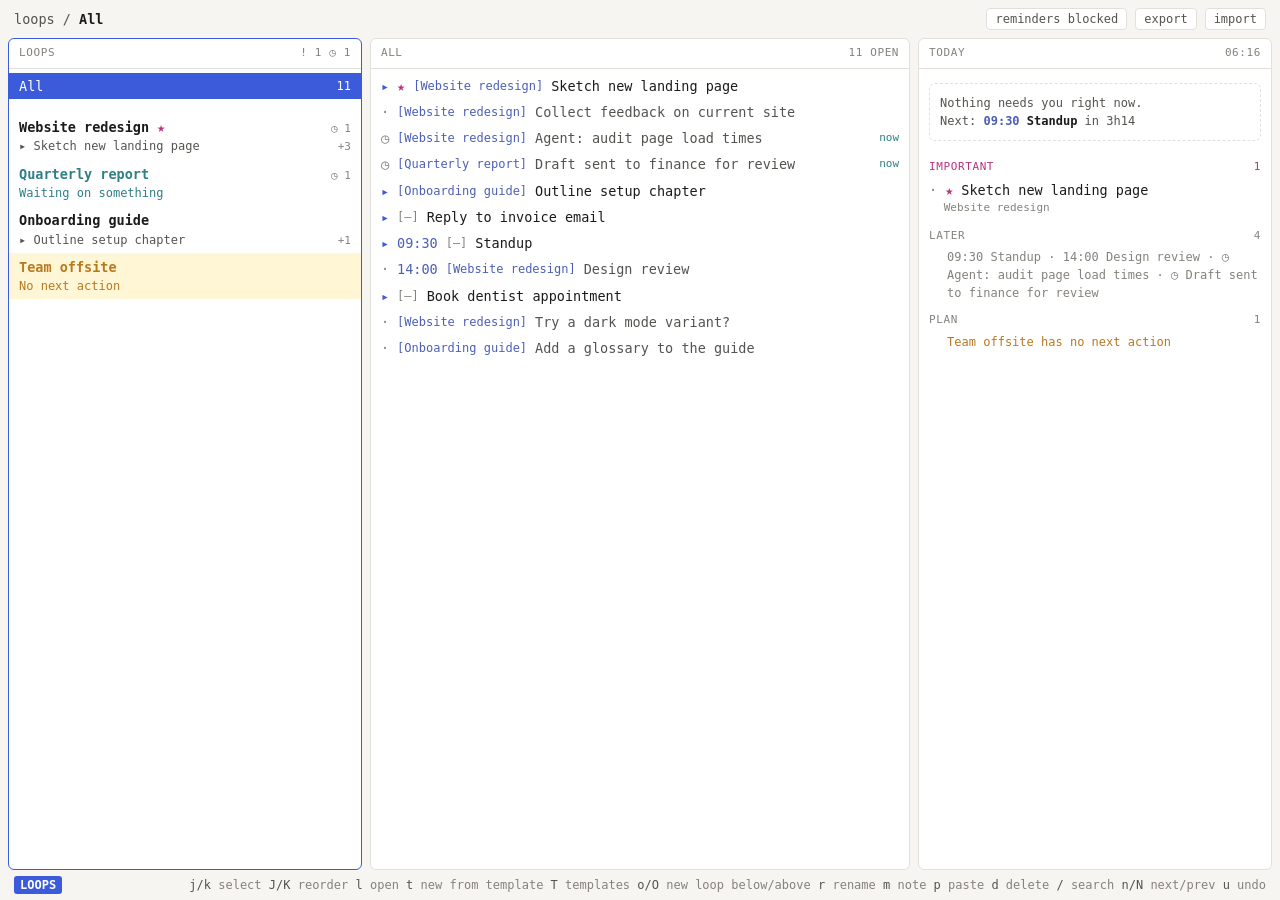
==== index.html @ 1d9cf2d4 "Today panel: what needs you, sorted by urgency Replaces the Important / Waiting / Timed panels with " ====
<!DOCTYPE html>
<html lang="en">
<head>
<meta charset="UTF-8">
<meta name="viewport" content="width=device-width, initial-scale=1.0">
<title>loops</title>
<link rel="stylesheet" href="style.css">
</head>
<body>

<header>
  <span id="crumb"></span>
  <span class="badge" id="nowBadge" title="Things whose time has come" hidden></span>
  <button class="file-btn" id="notifyBtn"></button>
  <button class="file-btn" id="exportBtn" title="Download all loops and tasks as JSON">export</button>
  <button class="file-btn" id="importBtn" title="Replace all data with a JSON export">import</button>
  <input type="file" id="importFile" accept=".json,application/json" hidden>
</header>
<div id="summary" title="Show what needs you today (s)"></div>

<main>
  <section class="pane" id="loopsPane">
    <div class="pane-head"><span id="loopsTitle">Loops</span><span id="loopsMeta"></span></div>
    <ul id="loops"></ul>
    <div class="splitter" id="loopsSplitter" title="Drag to resize · double-click to reset"></div>
  </section>
  <section class="pane" id="tasksPane">
    <div class="pane-head"><span id="tasksTitle">Tasks</span><span id="tasksMeta"></span></div>
    <ul id="tasks"></ul>
    <div class="splitter" id="sideSplitter" title="Drag to resize · double-click to reset"></div>
  </section>
  <div class="side">
    <section class="pane" id="todayPane">
      <div class="pane-head"><span>Today</span><span id="todayClock"></span></div>
      <ul id="today"></ul>
    </section>
  </div>
</main>

<div class="pane focused" id="picker" hidden>
  <div class="pane-head"><span>New loop from template</span></div>
  <ul id="pickerList"></ul>
</div>

<div class="pane focused" id="noteBox" hidden>
  <div class="pane-head"><span id="noteHead"></span><span id="noteMode"></span></div>
  <textarea id="noteInput" spellcheck="false"></textarea>
</div>

<footer id="status">
  <span class="mode tpl" id="tplBadge" hidden>TEMPLATES</span>
  <span class="mode" id="mode"></span>
  <span id="searchBox" hidden>/<input id="searchInput" autocomplete="off" spellcheck="false"></span>
  <span id="searchInfo"></span>
  <span class="clip" id="clip"></span>
  <span class="flash" id="flash"></span>
  <span class="spacer"></span>
  <span id="hints"></span>
</footer>

<script type="module" src="src/main.js"></script>
</body>
</html>
---- style.css ----
*, *::before, *::after { box-sizing: border-box; margin: 0; padding: 0; }
[hidden] { display: none !important; }

:root {
  color-scheme: light dark;
  --bg: #f6f5f2;
  --pane: #ffffff;
  --border: #e2e0da;
  --text: #1c1b19;
  --text-2: #55534f;
  --text-3: #85827c;
  --sel: #3b5bdb;
  --sel-text: #ffffff;
  --sel-dim: #e3e8fb;
  --stale: #b7791f;
  --stale-bg: #fff6d6;
  --tag: #4c5fb8;
  --cut: #c0392b;
  --wait: #2f7f86;
  --imp: #b83280;
  --mark: #ffe08a;
}
@media (prefers-color-scheme: dark) {
  :root {
    --bg: #141413;
    --pane: #1e1e1c;
    --border: #3a3935;
    --text: #f2f0eb;
    --text-2: #c4c1ba;
    --text-3: #98958e;
    --sel: #7c93f0;
    --sel-text: #111111;
    --sel-dim: #262c45;
    --stale: #e6b94a;
    --stale-bg: #2b2412;
    --tag: #9aaaf0;
    --cut: #e57368;
    --wait: #6cc4cc;
    --imp: #f08bc0;
    --mark: #6b5512;
  }
}

body {
  font: 13.5px/1.5 ui-monospace, 'SF Mono', Menlo, Consolas, monospace;
  background: var(--bg);
  color: var(--text);
  height: 100vh;
  display: flex;
  flex-direction: column;
  overflow: hidden;
}

header {
  display: flex;
  align-items: center;
  gap: 8px;
  padding: 8px 14px;
  color: var(--text-2);
  flex-shrink: 0;
}
header b { color: var(--text); font-weight: 600; }
#crumb { flex: 1; min-width: 0; overflow: hidden; text-overflow: ellipsis; white-space: nowrap; }
.file-btn {
  font: inherit;
  font-size: 12px;
  color: var(--text-2);
  background: var(--pane);
  border: 1px solid var(--border);
  border-radius: 4px;
  padding: 1px 8px;
  cursor: pointer;
}
.file-btn:hover { color: var(--text); border-color: var(--sel); }
footer .flash { color: var(--text-2); }
footer .flash.error { color: var(--cut); }

main {
  flex: 1;
  display: grid;
  /* --loops-w and --side-w are set by dragging the edges between the panes (splitter.js) */
  grid-template-columns: var(--loops-w, minmax(260px, 28%)) 1fr var(--side-w, minmax(240px, 28%));
  gap: 8px;
  padding: 0 8px;
  min-height: 0;
}

/* right column: Today, what needs you sorted by urgency (read-only) */
.side { display: flex; flex-direction: column; gap: 8px; min-height: 0; min-width: 0; }
.side .pane { flex: 1 1 0; }

/* narrow windows (e.g. half a screen): the right column folds into a line: a yellow
   strip when something is due now or soon, a quiet line otherwise; s shows the panel */
#summary {
  display: none;
  gap: 14px;
  flex-wrap: wrap;
  padding: 0 14px 6px;
  font-size: 12px;
  color: var(--text-2);
  cursor: pointer;
}
#summary .wait { color: var(--wait); }
#summary .time { color: var(--tag); }
#summary .hint { color: var(--text-3); margin-left: auto; }
#summary.urgent {
  margin: 0 8px 8px;
  padding: 5px 10px;
  gap: 4px 14px;
  border-radius: 6px;
  background: var(--stale-bg);
  border: 1px solid color-mix(in srgb, var(--stale) 50%, transparent);
  color: var(--stale);
}
#summary.urgent .soon, #summary.urgent .soon .time { color: var(--tag); }
#summary.urgent .now .time { color: var(--stale); font-weight: 600; }

.badge {
  background: var(--stale);
  color: var(--sel-text);
  border-radius: 3px;
  padding: 0 6px;
  font-size: 12px;
  font-weight: 600;
}
@media (max-width: 1100px) {
  main { grid-template-columns: var(--loops-w, minmax(220px, 38%)) 1fr; }
  #sideSplitter { display: none; }
  #summary { display: flex; }
  .side { display: none; }
  body.side-open .side {
    display: flex;
    position: fixed;
    top: 64px;
    right: 8px;
    bottom: 36px;
    width: min(380px, calc(100vw - 32px));
    padding: 8px;
    background: var(--bg);
    border: 1px solid var(--border);
    border-radius: 8px;
    box-shadow: 0 10px 30px rgba(0, 0, 0, .35);
    z-index: 5;
  }
}

.pane {
  background: var(--pane);
  border: 1px solid var(--border);
  border-radius: 6px;
  display: flex;
  flex-direction: column;
  min-height: 0;
  min-width: 0;
}
.pane.focused { border-color: var(--sel); }

.pane-head {
  padding: 6px 10px;
  font-size: 11px;
  text-transform: uppercase;
  letter-spacing: .6px;
  color: var(--text-3);
  border-bottom: 1px solid var(--border);
  display: flex;
  justify-content: space-between;
  gap: 8px;
}
.star { color: var(--imp); }

ul { list-style: none; overflow-y: auto; flex: 1; padding: 4px 0; }

.row {
  color: var(--text);
  display: flex;
  align-items: center;
  gap: 8px;
  padding: 3px 10px;
  cursor: default;
  white-space: nowrap;
}
.row .name { flex: 1; overflow: hidden; text-overflow: ellipsis; }
.row .count { color: var(--text-3); font-size: 12px; }

/* loops */
.row.virtual .name { color: var(--text-2); }
.row.gap-after { margin-bottom: 14px; }

/* real loops: title + counts, then the first next action */
.row.loop { flex-direction: column; align-items: stretch; gap: 0; padding: 4px 10px; }
/* counts wrap below the title rather than truncating it */
.loop-line { display: flex; flex-wrap: wrap; align-items: baseline; column-gap: 8px; min-width: 0; }
.loop-line .name { flex: 0 1 auto; font-weight: 600; }
.counts { margin-left: auto; color: var(--text-3); font-size: 11px; }
.loop-next {
  display: flex;
  gap: 8px;
  align-items: baseline;
  font-size: 12px;
  color: var(--text-2);
}
.loop-next .name { font-weight: normal; }
/* notes (m): where you left off, with their age */
.loop-note, .task-note {
  font-size: 11px;
  color: var(--text-3);
  overflow: hidden;
  text-overflow: ellipsis;
}
.row.has-note { flex-wrap: wrap; row-gap: 0; }
.task-note { flex-basis: 100%; padding-left: calc(1ch + 8px); }
.task-note.full { white-space: pre-wrap; overflow-wrap: anywhere; }
.note-age { color: var(--text-3); opacity: .8; }
.note-mark { color: var(--text-3); font-size: 11px; }
.wait-age { color: var(--wait); font-size: 11px; font-variant-numeric: tabular-nums; }
.note-block {
  margin: 2px 10px 20px;
  padding: 6px 8px;
  font-size: 12px;
  color: var(--text-2);
  border-left: 2px solid var(--border);
  white-space: pre-wrap;
  overflow-wrap: anywhere;
}
/* long loop notes are cut off; m shows all of it */
.note-block .clamp { display: -webkit-box; -webkit-box-orient: vertical; -webkit-line-clamp: 6; overflow: hidden; }
.row.stale { background: var(--stale-bg); }
.row.stale .name, .row.stale .loop-next { color: var(--stale); }
.row.waiting-loop .name, .row.waiting-loop .loop-next { color: var(--wait); }

/* drag handles on the right edge of the loops and tasks panes, over the gap */
#loopsPane, #tasksPane { position: relative; }
.splitter {
  position: absolute;
  top: 0;
  bottom: 0;
  right: -8px;
  width: 8px;
  cursor: col-resize;
  touch-action: none;
  z-index: 1;
}
.splitter::after {
  content: '';
  position: absolute;
  top: 0;
  bottom: 0;
  left: 3px;
  width: 2px;
  border-radius: 1px;
  background: var(--sel);
  opacity: 0;
  transition: opacity .15s;
}
.splitter:hover::after, body.resizing .splitter::after { opacity: .6; }
body.resizing { cursor: col-resize; user-select: none; }

/* selection: solid bar in focused pane, faint in the others */
.pane:not(.focused) .row.sel { background: var(--sel-dim); }
.pane.focused .row.sel { background: var(--sel); }
.pane.focused .row.sel, .pane.focused .row.sel * { color: var(--sel-text) !important; }
/* the edit box keeps its own background, so it needs normal text color */
.pane.focused .row.sel .edit { color: var(--text) !important; }

/* tasks */
.check { color: var(--text-3); width: 1ch; }
.row.done .name { color: var(--text-3); text-decoration: line-through; }
.row.cut .name { color: var(--cut); }
.tag { color: var(--tag); font-size: 12px; }
.tag.none { color: var(--text-3); }

/* Today panel: groups by urgency */
.tier {
  padding: 8px 10px 2px;
  font-size: 11px;
  letter-spacing: .6px;
  text-transform: uppercase;
  display: flex;
  justify-content: space-between;
}
.tier.now { color: var(--stale); }
.tier.soon { color: var(--tag); }
.tier.important { color: var(--imp); }
.tier.later, .tier.plan { color: var(--text-3); }
.row.quiet { opacity: .6; }
.compact { padding: 2px 10px 2px 28px; font-size: 12px; color: var(--text-3); }
.plan-line { padding: 2px 10px 2px 28px; font-size: 12px; color: var(--stale); }
.calm {
  margin: 10px;
  padding: 10px;
  border: 1px dashed var(--border);
  border-radius: 6px;
  color: var(--text-2);
  font-size: 12px;
}
.calm b { color: var(--text); font-weight: 600; }
.when { font-size: 11px; color: var(--text-3); white-space: nowrap; }
/* Today rows: the loop and how late / when on a second line */
.row.two-line { flex-wrap: wrap; row-gap: 0; }
.row-below {
  flex-basis: 100%;
  padding-left: calc(1ch + 8px);
  font-size: 11px;
  color: var(--text-3);
  overflow: hidden;
  text-overflow: ellipsis;
  white-space: nowrap;
}
.row.due .row-below { color: var(--stale); }
.row.soon-row .row-below { color: var(--tag); }
#today .check.wait { color: var(--wait); }

.time { color: var(--tag); font-variant-numeric: tabular-nums; }
/* past and not done: needs attention, wherever it's shown */
.row.due { background: var(--stale-bg); }
.row.due .time, .row.due .name, .row.due .when, .row.due .check { color: var(--stale); }
.row.due .time, .row.due .name { font-weight: 600; }

/* the next action of a loop stands out; the rest of its tasks recede */
.row.next .check { color: var(--sel); }
.row.backlog .name { color: var(--text-2); }
.row.backlog.due .name { color: var(--stale); }

.empty { padding: 10px; color: var(--text-3); }
.empty.stale { color: var(--stale); }

.edit {
  flex: 1;
  min-width: 0;
  font: inherit;
  color: var(--text);
  background: var(--pane);
  border: 1px solid var(--sel);
  border-radius: 3px;
  padding: 0 4px;
  outline: none;
}

footer {
  display: flex;
  gap: 16px;
  padding: 6px 14px;
  font-size: 12px;
  color: var(--text-3);
  flex-shrink: 0;
  flex-wrap: wrap;
}
footer .mode {
  color: var(--sel-text);
  background: var(--sel);
  padding: 0 6px;
  border-radius: 3px;
  font-weight: 600;
}
footer .clip { color: var(--cut); }
#searchBox { color: var(--text); }
#searchBox input {
  width: 28ch;
  font: inherit;
  color: var(--text);
  background: none;
  border: none;
  outline: none;
}
#searchInfo { color: var(--text-2); }
.no-match { color: var(--cut); }

/* template mode: tinted panes and a badge so it's never mistaken for real loops */
footer .mode.tpl { background: var(--imp); }
.template-mode #loopsPane, .template-mode #tasksPane { border-style: dashed; }
.template-mode .pane.focused { border-color: var(--imp); }
.template-mode .pane.focused .row.sel { background: var(--imp); }
.template-mode #loopsTitle { color: var(--imp); }

/* template picker (t) */
#picker {
  position: fixed;
  top: 18%;
  left: 50%;
  transform: translateX(-50%);
  width: min(420px, calc(100vw - 32px));
  max-height: 60vh;
  box-shadow: 0 10px 30px rgba(0, 0, 0, .35);
  z-index: 10;
}

/* note editor (m): multi-line with a few vim keys; :wq saves */
#noteBox {
  position: fixed;
  top: 12%;
  left: 50%;
  transform: translateX(-50%);
  width: min(640px, calc(100vw - 32px));
  box-shadow: 0 10px 30px rgba(0, 0, 0, .35);
  z-index: 10;
}
#noteHead { overflow: hidden; text-overflow: ellipsis; white-space: nowrap; }
#noteMode { flex-shrink: 0; text-transform: none; }
#noteBox.title #noteInput { height: 5.5em; }
#noteMode.error { color: var(--cut) !important; }
#noteBox.normal #noteMode { color: var(--sel); }
/* the selected character stands in for vim's block cursor */
#noteBox.normal #noteInput { caret-color: transparent; }
/* on an empty line there's no character to select, so show the caret instead */
#noteBox.normal #noteInput.no-char { caret-color: var(--sel); }
#noteBox.normal #noteInput::selection { background: var(--sel); color: var(--sel-text); }
#noteInput {
  height: min(320px, 50vh);
  resize: vertical;
  font: inherit;
  font-size: 13px;
  line-height: 1.5;
  color: var(--text);
  background: none;
  border: none;
  outline: none;
  padding: 10px;
}

/* search hits */
mark { background: var(--mark); color: inherit; border-radius: 2px; }
footer kbd { font: inherit; color: var(--text-2); }
footer .spacer { flex: 1; }
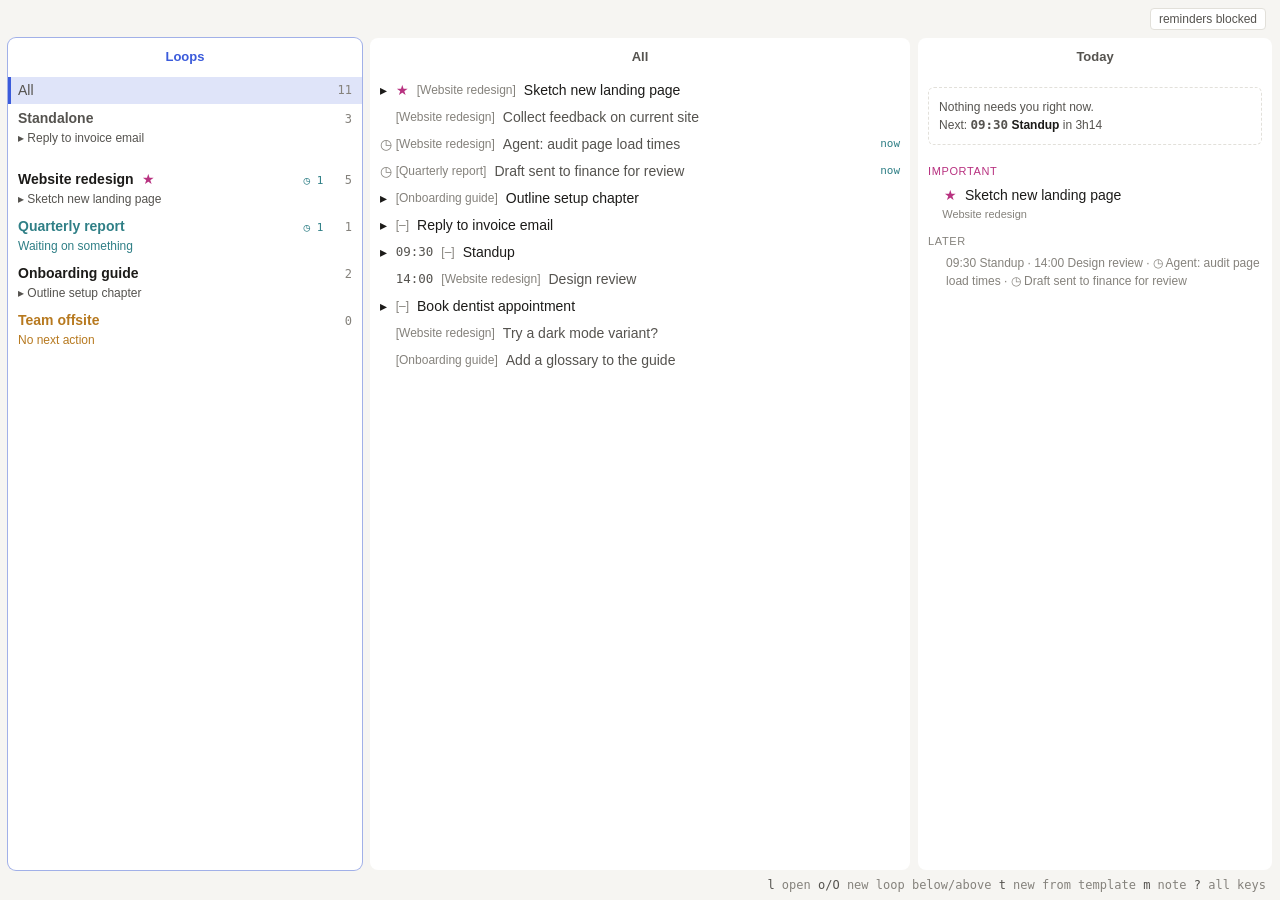
==== commit e71678f1: "Calmer design - fewer things on screen: no pane counts, Today group counts, clock, Plan   group, nor" ====
--- a/index.html
+++ b/index.html
@@ -12,26 +12,24 @@
   <span id="crumb"></span>
   <span class="badge" id="nowBadge" title="Things whose time has come" hidden></span>
   <button class="file-btn" id="notifyBtn"></button>
-  <button class="file-btn" id="exportBtn" title="Download all loops and tasks as JSON">export</button>
-  <button class="file-btn" id="importBtn" title="Replace all data with a JSON export">import</button>
   <input type="file" id="importFile" accept=".json,application/json" hidden>
 </header>
 <div id="summary" title="Show what needs you today (s)"></div>
 
 <main>
   <section class="pane" id="loopsPane">
-    <div class="pane-head"><span id="loopsTitle">Loops</span><span id="loopsMeta"></span></div>
+    <div class="pane-head"><span id="loopsTitle">Loops</span></div>
     <ul id="loops"></ul>
     <div class="splitter" id="loopsSplitter" title="Drag to resize · double-click to reset"></div>
   </section>
   <section class="pane" id="tasksPane">
-    <div class="pane-head"><span id="tasksTitle">Tasks</span><span id="tasksMeta"></span></div>
+    <div class="pane-head"><span id="tasksTitle">Tasks</span></div>
     <ul id="tasks"></ul>
     <div class="splitter" id="sideSplitter" title="Drag to resize · double-click to reset"></div>
   </section>
   <div class="side">
     <section class="pane" id="todayPane">
-      <div class="pane-head"><span>Today</span><span id="todayClock"></span></div>
+      <div class="pane-head"><span>Today</span></div>
       <ul id="today"></ul>
     </section>
   </div>
@@ -47,10 +45,16 @@
   <textarea id="noteInput" spellcheck="false"></textarea>
 </div>
 
+<div class="pane focused" id="help" hidden>
+  <div class="pane-head"><span>Keys</span><span>esc to close</span></div>
+  <div id="helpBody"></div>
+</div>
+
 <footer id="status">
   <span class="mode tpl" id="tplBadge" hidden>TEMPLATES</span>
   <span class="mode" id="mode"></span>
   <span id="searchBox" hidden>/<input id="searchInput" autocomplete="off" spellcheck="false"></span>
+  <span id="cmdBox" hidden>:<input id="cmdInput" autocomplete="off" spellcheck="false"></span>
   <span id="searchInfo"></span>
   <span class="clip" id="clip"></span>
   <span class="flash" id="flash"></span>
--- a/style.css
+++ b/style.css
@@ -41,8 +41,18 @@
   }
 }
 
+/* titles and notes in a proportional font; times, counts, keys and the status bar in
+   monospace (font-variant-numeric keeps digits aligned) */
+:root {
+  --sans: -apple-system, BlinkMacSystemFont, 'Segoe UI', Inter, Helvetica, Arial, sans-serif;
+  --mono: ui-monospace, 'SF Mono', Menlo, Consolas, monospace;
+}
+.time, .count, .counts, .wait-age, .when, kbd, footer, #summary, .badge {
+  font-family: var(--mono);
+}
+
 body {
-  font: 13.5px/1.5 ui-monospace, 'SF Mono', Menlo, Consolas, monospace;
+  font: 14px/1.5 var(--sans);
   background: var(--bg);
   color: var(--text);
   height: 100vh;
@@ -101,7 +111,7 @@
   cursor: pointer;
 }
 #summary .wait { color: var(--wait); }
-#summary .time { color: var(--tag); }
+#summary .time { color: var(--text); }
 #summary .hint { color: var(--text-3); margin-left: auto; }
 #summary.urgent {
   margin: 0 8px 8px;
@@ -112,7 +122,7 @@
   border: 1px solid color-mix(in srgb, var(--stale) 50%, transparent);
   color: var(--stale);
 }
-#summary.urgent .soon, #summary.urgent .soon .time { color: var(--tag); }
+#summary.urgent .soon, #summary.urgent .soon .time { color: var(--text); }
 #summary.urgent .now .time { color: var(--stale); font-weight: 600; }
 
 .badge {
@@ -146,26 +156,30 @@
 
 .pane {
   background: var(--pane);
-  border: 1px solid var(--border);
-  border-radius: 6px;
+  border-radius: 8px;
   display: flex;
   flex-direction: column;
   min-height: 0;
   min-width: 0;
 }
-.pane.focused { border-color: var(--sel); }
+/* no frames: the focused pane gets a faint ring (visible even when it's empty)
+   and a blue header */
+.pane.focused { box-shadow: 0 0 0 1px color-mix(in srgb, var(--sel) 45%, transparent); }
+.pane.focused .pane-head { color: var(--sel); }
+/* overlays keep a border so they stand off the panes behind them */
+#picker, #help, #noteBox, body.side-open .side { border: 1px solid var(--border); }
 
 .pane-head {
-  padding: 6px 10px;
-  font-size: 11px;
-  text-transform: uppercase;
-  letter-spacing: .6px;
-  color: var(--text-3);
-  border-bottom: 1px solid var(--border);
-  display: flex;
-  justify-content: space-between;
+  padding: 9px 12px 6px;
+  font-size: 13px;
+  font-weight: 600;
+  color: var(--text-2);
+  display: flex;
+  justify-content: center;
   gap: 8px;
 }
+/* overlays with a title and a status keep them apart */
+#noteBox .pane-head, #help .pane-head { justify-content: space-between; }
 .star { color: var(--imp); }
 
 ul { list-style: none; overflow-y: auto; flex: 1; padding: 4px 0; }
@@ -191,6 +205,9 @@
 /* counts wrap below the title rather than truncating it */
 .loop-line { display: flex; flex-wrap: wrap; align-items: baseline; column-gap: 8px; min-width: 0; }
 .loop-line .name { flex: 0 1 auto; font-weight: 600; }
+.loop-line .count { margin-left: auto; }
+.loop-line .counts + .count { margin-left: 6px; min-width: 2ch; text-align: right; }
+.loop-line .counts { color: var(--wait); }
 .counts { margin-left: auto; color: var(--text-3); font-size: 11px; }
 .loop-next {
   display: flex;
@@ -201,6 +218,7 @@
 }
 .loop-next .name { font-weight: normal; }
 /* notes (m): where you left off, with their age */
+.loop-note, .task-note, .note-block { font-style: italic; }
 .loop-note, .task-note {
   font-size: 11px;
   color: var(--text-3);
@@ -224,7 +242,6 @@
 }
 /* long loop notes are cut off; m shows all of it */
 .note-block .clamp { display: -webkit-box; -webkit-box-orient: vertical; -webkit-line-clamp: 6; overflow: hidden; }
-.row.stale { background: var(--stale-bg); }
 .row.stale .name, .row.stale .loop-next { color: var(--stale); }
 .row.waiting-loop .name, .row.waiting-loop .loop-next { color: var(--wait); }
 
@@ -256,17 +273,17 @@
 body.resizing { cursor: col-resize; user-select: none; }
 
 /* selection: solid bar in focused pane, faint in the others */
-.pane:not(.focused) .row.sel { background: var(--sel-dim); }
-.pane.focused .row.sel { background: var(--sel); }
-.pane.focused .row.sel, .pane.focused .row.sel * { color: var(--sel-text) !important; }
+/* selection: a tint and an accent bar; the row keeps its own colors */
+.row.sel { box-shadow: inset 2px 0 0 var(--border); background: color-mix(in srgb, var(--text) 5%, transparent); }
+.pane.focused .row.sel { box-shadow: inset 3px 0 0 var(--sel); background: color-mix(in srgb, var(--sel) 16%, transparent); }
 /* the edit box keeps its own background, so it needs normal text color */
 .pane.focused .row.sel .edit { color: var(--text) !important; }
 
 /* tasks */
-.check { color: var(--text-3); width: 1ch; }
+.check { color: var(--text-3); width: 1ch; flex-shrink: 0; text-align: center; }
 .row.done .name { color: var(--text-3); text-decoration: line-through; }
 .row.cut .name { color: var(--cut); }
-.tag { color: var(--tag); font-size: 12px; }
+.tag { color: var(--text-3); font-size: 12px; }
 .tag.none { color: var(--text-3); }
 
 /* Today panel: groups by urgency */
@@ -279,12 +296,11 @@
   justify-content: space-between;
 }
 .tier.now { color: var(--stale); }
-.tier.soon { color: var(--tag); }
+.tier.soon { color: var(--text); }
 .tier.important { color: var(--imp); }
-.tier.later, .tier.plan { color: var(--text-3); }
+.tier.later { color: var(--text-3); }
 .row.quiet { opacity: .6; }
 .compact { padding: 2px 10px 2px 28px; font-size: 12px; color: var(--text-3); }
-.plan-line { padding: 2px 10px 2px 28px; font-size: 12px; color: var(--stale); }
 .calm {
   margin: 10px;
   padding: 10px;
@@ -307,17 +323,17 @@
   white-space: nowrap;
 }
 .row.due .row-below { color: var(--stale); }
-.row.soon-row .row-below { color: var(--tag); }
+.row.soon-row .row-below { color: var(--text-2); }
 #today .check.wait { color: var(--wait); }
 
-.time { color: var(--tag); font-variant-numeric: tabular-nums; }
+.time { color: var(--text-2); font-size: 12.5px; font-variant-numeric: tabular-nums; }
 /* past and not done: needs attention, wherever it's shown */
 .row.due { background: var(--stale-bg); }
 .row.due .time, .row.due .name, .row.due .when, .row.due .check { color: var(--stale); }
 .row.due .time, .row.due .name { font-weight: 600; }
 
 /* the next action of a loop stands out; the rest of its tasks recede */
-.row.next .check { color: var(--sel); }
+.row.next .check { color: var(--text); }
 .row.backlog .name { color: var(--text-2); }
 .row.backlog.due .name { color: var(--stale); }
 
@@ -353,8 +369,8 @@
   font-weight: 600;
 }
 footer .clip { color: var(--cut); }
-#searchBox { color: var(--text); }
-#searchBox input {
+#searchBox, #cmdBox { color: var(--text); }
+#searchBox input, #cmdBox input {
   width: 28ch;
   font: inherit;
   color: var(--text);
@@ -367,10 +383,42 @@
 
 /* template mode: tinted panes and a badge so it's never mistaken for real loops */
 footer .mode.tpl { background: var(--imp); }
-.template-mode #loopsPane, .template-mode #tasksPane { border-style: dashed; }
-.template-mode .pane.focused { border-color: var(--imp); }
-.template-mode .pane.focused .row.sel { background: var(--imp); }
+.template-mode #loopsPane, .template-mode #tasksPane { outline: 1px dashed color-mix(in srgb, var(--imp) 50%, transparent); }
+.template-mode .pane.focused .pane-head { color: var(--imp); }
+.template-mode .pane.focused .row.sel { box-shadow: inset 3px 0 0 var(--imp); background: color-mix(in srgb, var(--imp) 16%, transparent); }
 .template-mode #loopsTitle { color: var(--imp); }
+
+/* ? help: every key */
+#help {
+  position: fixed;
+  top: 8%;
+  left: 50%;
+  transform: translateX(-50%);
+  width: min(760px, calc(100vw - 32px));
+  max-height: 84vh;
+  box-shadow: 0 10px 30px rgba(0, 0, 0, .35);
+  z-index: 10;
+}
+#helpBody {
+  overflow-y: auto;
+  min-height: 0;   /* lets it scroll inside the pane on short windows */
+  padding: 6px 14px 12px;
+  columns: 2 300px;
+  column-gap: 28px;
+  font-size: 12px;
+}
+#helpBody section { break-inside: avoid; margin-bottom: 10px; }
+#helpBody h3 {
+  font-size: 11px;
+  font-weight: normal;
+  letter-spacing: .6px;
+  text-transform: uppercase;
+  color: var(--text-3);
+  margin: 8px 0 4px;
+}
+#helpBody dl { display: grid; grid-template-columns: max-content 1fr; gap: 2px 12px; }
+#helpBody dt kbd { color: var(--text); }
+#helpBody dd { color: var(--text-2); }
 
 /* template picker (t) */
 #picker {
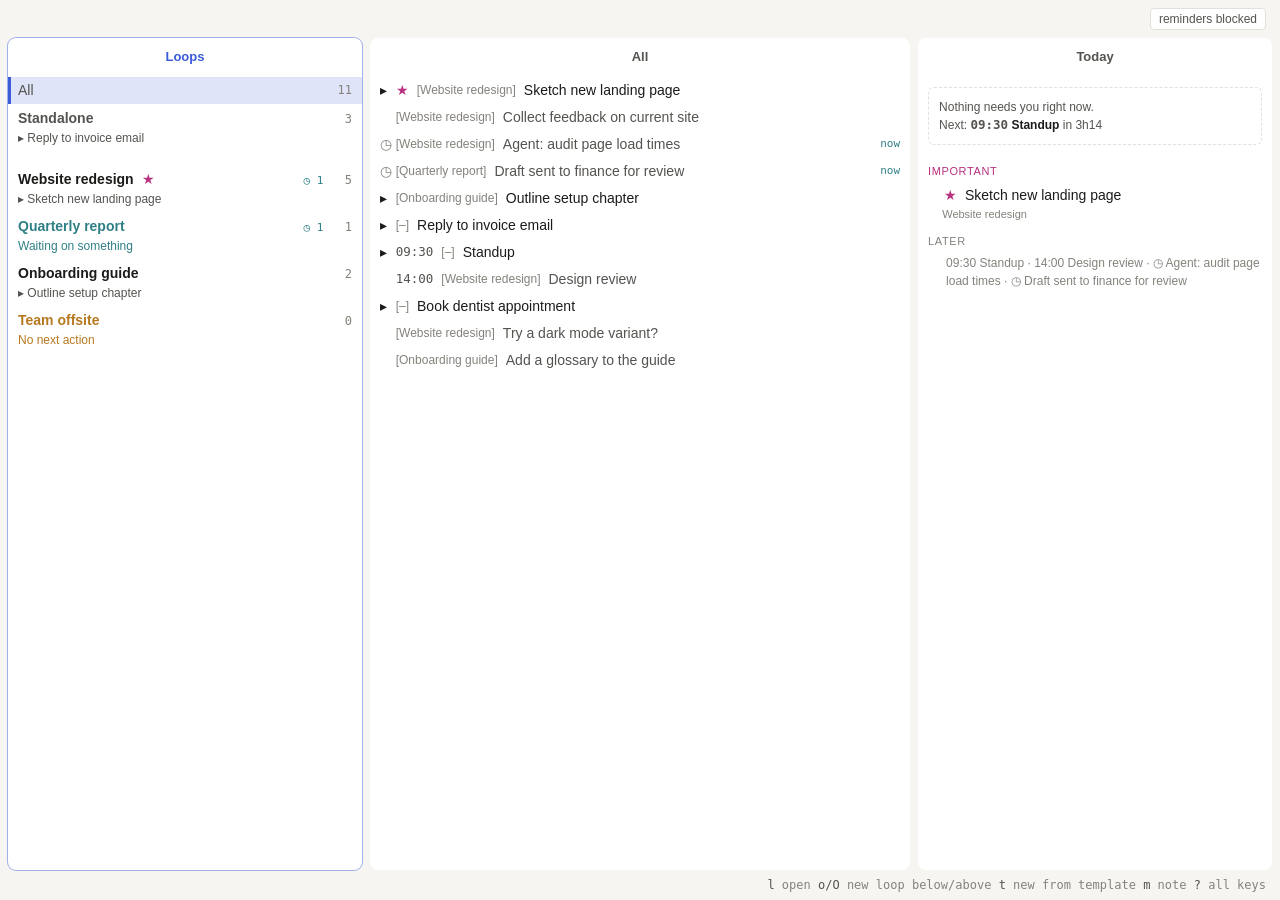
==== commit 50023f2d: "Editor: block cursor on empty lines; overlays on a veil Normal mode draws a block where there's no c" ====
--- a/index.html
+++ b/index.html
@@ -35,6 +35,8 @@
   </div>
 </main>
 
+<div id="backdrop" hidden></div>
+
 <div class="pane focused" id="picker" hidden>
   <div class="pane-head"><span>New loop from template</span></div>
   <ul id="pickerList"></ul>
@@ -43,6 +45,7 @@
 <div class="pane focused" id="noteBox" hidden>
   <div class="pane-head"><span id="noteHead"></span><span id="noteMode"></span></div>
   <textarea id="noteInput" spellcheck="false"></textarea>
+  <div id="noteCursor" hidden></div>
 </div>
 
 <div class="pane focused" id="help" hidden>
--- a/style.css
+++ b/style.css
@@ -168,6 +168,11 @@
 .pane.focused .pane-head { color: var(--sel); }
 /* overlays keep a border so they stand off the panes behind them */
 #picker, #help, #noteBox, body.side-open .side { border: 1px solid var(--border); }
+/* the editor, picker and help sit on a veil, with a focus-colored outline */
+#backdrop { position: fixed; inset: 0; background: rgba(0, 0, 0, .45); z-index: 9; }
+#picker, #help, #noteBox { border-color: color-mix(in srgb, var(--sel) 55%, transparent); }
+/* the status bar stays readable above the veil */
+footer { position: relative; z-index: 10; }
 
 .pane-head {
   padding: 9px 12px 6px;
@@ -449,8 +454,13 @@
 #noteBox.normal #noteMode { color: var(--sel); }
 /* the selected character stands in for vim's block cursor */
 #noteBox.normal #noteInput { caret-color: transparent; }
-/* on an empty line there's no character to select, so show the caret instead */
-#noteBox.normal #noteInput.no-char { caret-color: var(--sel); }
+/* on an empty line there's no character to select: modal.js draws the block here */
+#noteCursor {
+  position: absolute;
+  width: .6em;
+  background: var(--sel);
+  pointer-events: none;
+}
 #noteBox.normal #noteInput::selection { background: var(--sel); color: var(--sel-text); }
 #noteInput {
   height: min(320px, 50vh);
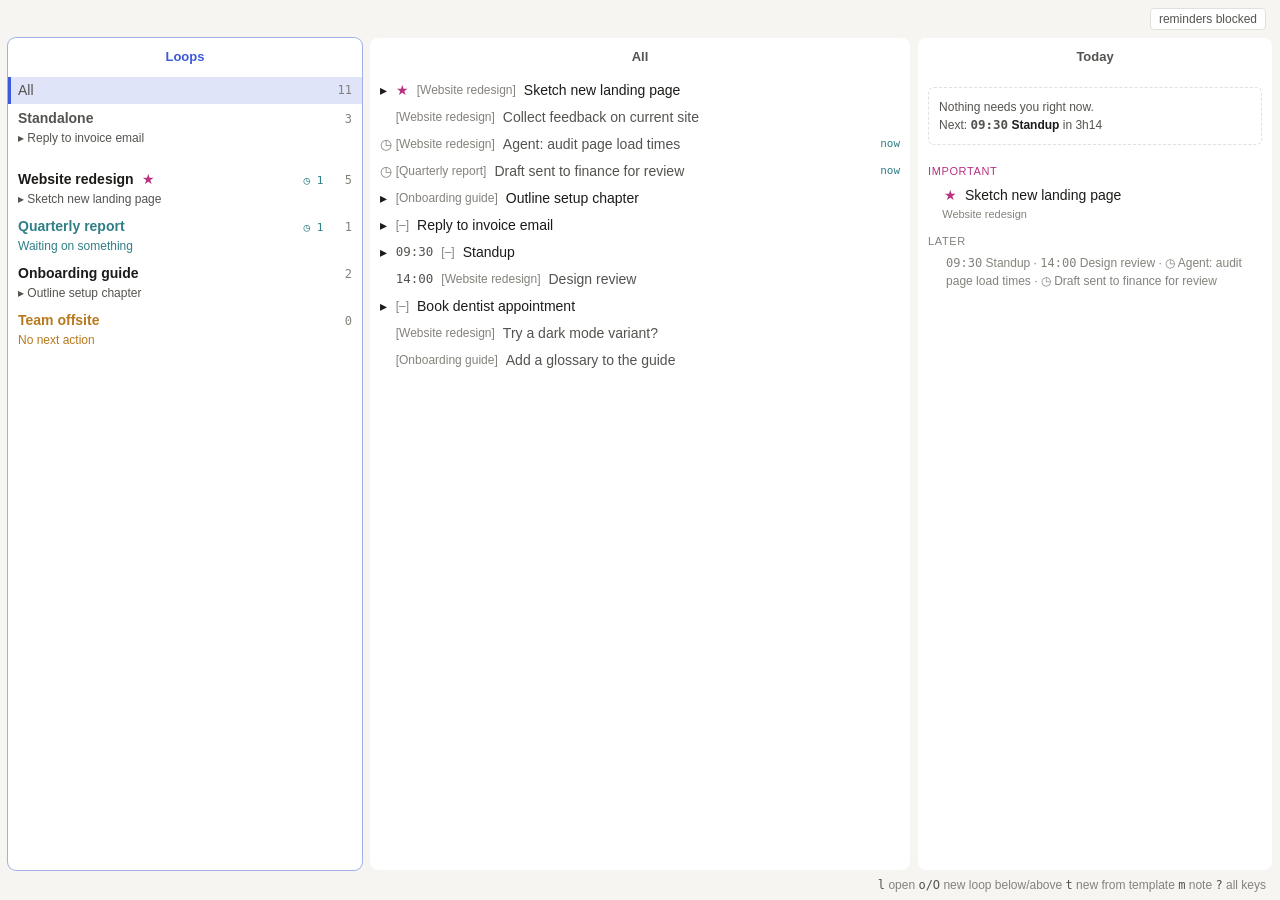
==== commit 384399cf: "Todoist: pick tasks into a loop, park them back a / :pick [filter] lists Todoist tasks (today and ov" ====
--- a/index.html
+++ b/index.html
@@ -42,6 +42,11 @@
   <ul id="pickerList"></ul>
 </div>
 
+<div class="pane focused" id="todoist" hidden>
+  <div class="pane-head"><span id="todoistTitle"></span><span id="todoistInfo"></span></div>
+  <ul id="todoistList"></ul>
+</div>
+
 <div class="pane focused" id="noteBox" hidden>
   <div class="pane-head"><span id="noteHead"></span><span id="noteMode"></span></div>
   <textarea id="noteInput" spellcheck="false"></textarea>
--- a/style.css
+++ b/style.css
@@ -47,7 +47,8 @@
   --sans: -apple-system, BlinkMacSystemFont, 'Segoe UI', Inter, Helvetica, Arial, sans-serif;
   --mono: ui-monospace, 'SF Mono', Menlo, Consolas, monospace;
 }
-.time, .count, .counts, .wait-age, .when, kbd, footer, #summary, .badge {
+.time, .count, .counts, .wait-age, .when, kbd, .badge,
+footer .mode, #searchBox, #cmdBox, #searchInfo {
   font-family: var(--mono);
 }
 
@@ -167,10 +168,10 @@
 .pane.focused { box-shadow: 0 0 0 1px color-mix(in srgb, var(--sel) 45%, transparent); }
 .pane.focused .pane-head { color: var(--sel); }
 /* overlays keep a border so they stand off the panes behind them */
-#picker, #help, #noteBox, body.side-open .side { border: 1px solid var(--border); }
+#picker, #todoist, #help, #noteBox, body.side-open .side { border: 1px solid var(--border); }
 /* the editor, picker and help sit on a veil, with a focus-colored outline */
 #backdrop { position: fixed; inset: 0; background: rgba(0, 0, 0, .45); z-index: 9; }
-#picker, #help, #noteBox { border-color: color-mix(in srgb, var(--sel) 55%, transparent); }
+#picker, #todoist, #help, #noteBox { border-color: color-mix(in srgb, var(--sel) 55%, transparent); }
 /* the status bar stays readable above the veil */
 footer { position: relative; z-index: 10; }
 
@@ -184,7 +185,7 @@
   gap: 8px;
 }
 /* overlays with a title and a status keep them apart */
-#noteBox .pane-head, #help .pane-head { justify-content: space-between; }
+#noteBox .pane-head, #help .pane-head, #todoist .pane-head { justify-content: space-between; }
 .star { color: var(--imp); }
 
 ul { list-style: none; overflow-y: auto; flex: 1; padding: 4px 0; }
@@ -328,6 +329,8 @@
   white-space: nowrap;
 }
 .row.due .row-below { color: var(--stale); }
+/* time labels inside a line take the line's color and size */
+.row-below .when, #summary .when, #summary .count, .compact .time { color: inherit; font-size: inherit; }
 .row.soon-row .row-below { color: var(--text-2); }
 #today .check.wait { color: var(--wait); }
 
@@ -426,7 +429,7 @@
 #helpBody dd { color: var(--text-2); }
 
 /* template picker (t) */
-#picker {
+#picker, #todoist {
   position: fixed;
   top: 18%;
   left: 50%;
@@ -436,6 +439,13 @@
   box-shadow: 0 10px 30px rgba(0, 0, 0, .35);
   z-index: 10;
 }
+#todoist { width: min(620px, calc(100vw - 32px)); }
+/* Todoist (a): already picked ones are dimmed, marked ones get a dot */
+#todoist .row.picked .name { color: var(--text-3); }
+#todoist .row.marked .check { color: var(--sel); }
+#todoist .when { color: var(--stale); font-size: 12px; }
+#todoist .later { color: var(--text-3); font-size: 12px; }
+.empty.error { color: var(--cut); }
 
 /* note editor (m): multi-line with a few vim keys; :wq saves */
 #noteBox {
@@ -477,5 +487,5 @@
 
 /* search hits */
 mark { background: var(--mark); color: inherit; border-radius: 2px; }
-footer kbd { font: inherit; color: var(--text-2); }
+footer kbd { color: var(--text-2); }
 footer .spacer { flex: 1; }
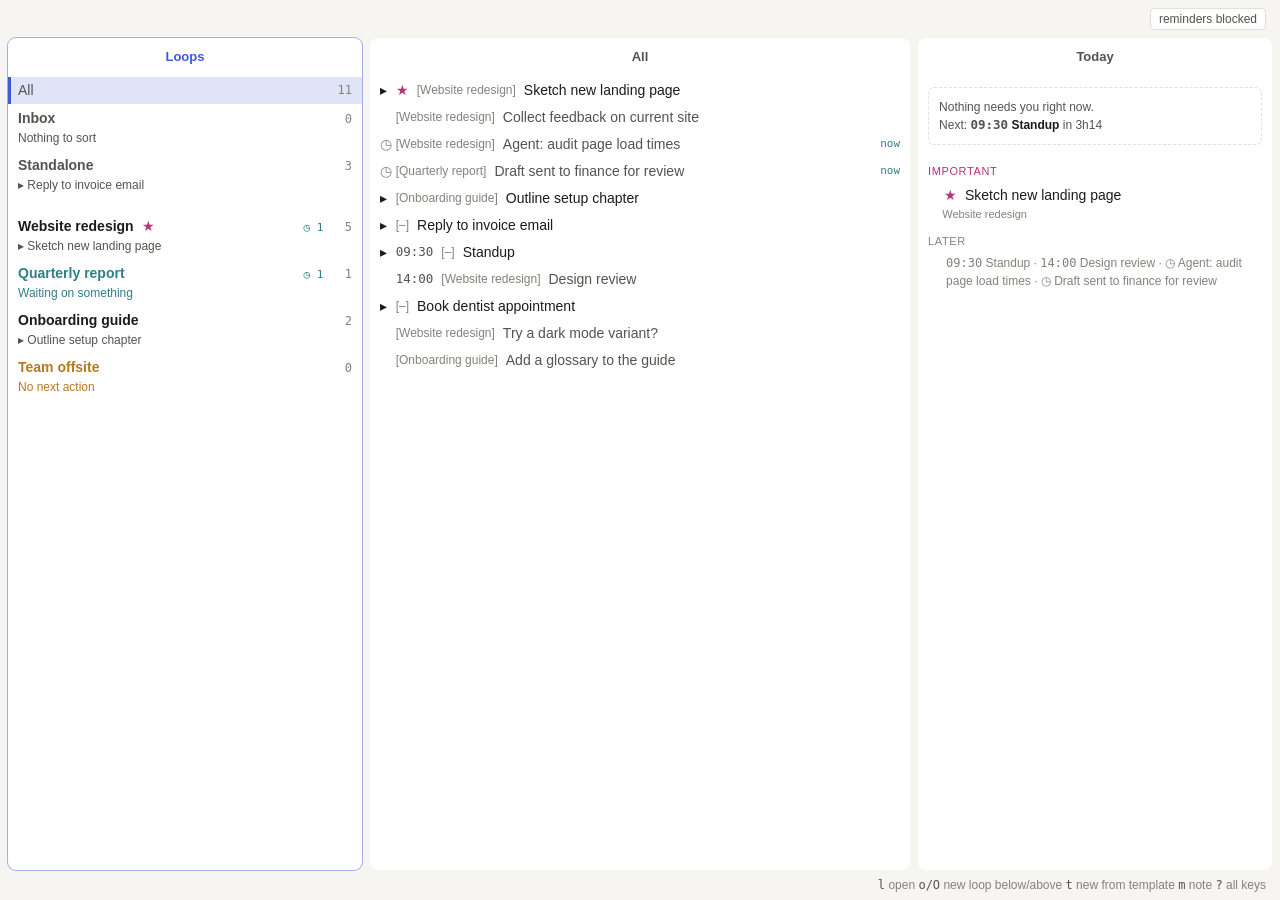
==== commit 964a5708: "Inbox and not-now tasks Inbox: a virtual entry under All for things captured but not sorted yet, kep" ====
--- a/index.html
+++ b/index.html
@@ -63,6 +63,7 @@
   <span class="mode" id="mode"></span>
   <span id="searchBox" hidden>/<input id="searchInput" autocomplete="off" spellcheck="false"></span>
   <span id="cmdBox" hidden>:<input id="cmdInput" autocomplete="off" spellcheck="false"></span>
+  <span id="captureBox" hidden>Inbox: <input id="captureInput" autocomplete="off" spellcheck="false"></span>
   <span id="searchInfo"></span>
   <span class="clip" id="clip"></span>
   <span class="flash" id="flash"></span>
--- a/style.css
+++ b/style.css
@@ -48,7 +48,7 @@
   --mono: ui-monospace, 'SF Mono', Menlo, Consolas, monospace;
 }
 .time, .count, .counts, .wait-age, .when, kbd, .badge,
-footer .mode, #searchBox, #cmdBox, #searchInfo {
+footer .mode, #searchBox, #cmdBox, #captureBox, #searchInfo {
   font-family: var(--mono);
 }
 
@@ -249,6 +249,8 @@
 /* long loop notes are cut off; m shows all of it */
 .note-block .clamp { display: -webkit-box; -webkit-box-orient: vertical; -webkit-line-clamp: 6; overflow: hidden; }
 .row.stale .name, .row.stale .loop-next { color: var(--stale); }
+/* an Inbox with something in it is yellow like a loop without a next action: both want a decision */
+.row.inbox-full .name, .row.inbox-full .loop-next { color: var(--stale); }
 .row.waiting-loop .name, .row.waiting-loop .loop-next { color: var(--wait); }
 
 /* drag handles on the right edge of the loops and tasks panes, over the gap */
@@ -305,6 +307,9 @@
 .tier.soon { color: var(--text); }
 .tier.important { color: var(--imp); }
 .tier.later { color: var(--text-3); }
+/* not now: kept with the loop, but quiet */
+.tier.not-now { color: var(--text-3); margin-top: 10px; }
+.row.not-now .name, .row.not-now .time { color: var(--text-3); }
 .row.quiet { opacity: .6; }
 .compact { padding: 2px 10px 2px 28px; font-size: 12px; color: var(--text-3); }
 .calm {
@@ -377,8 +382,8 @@
   font-weight: 600;
 }
 footer .clip { color: var(--cut); }
-#searchBox, #cmdBox { color: var(--text); }
-#searchBox input, #cmdBox input {
+#searchBox, #cmdBox, #captureBox { color: var(--text); }
+#searchBox input, #cmdBox input, #captureBox input {
   width: 28ch;
   font: inherit;
   color: var(--text);
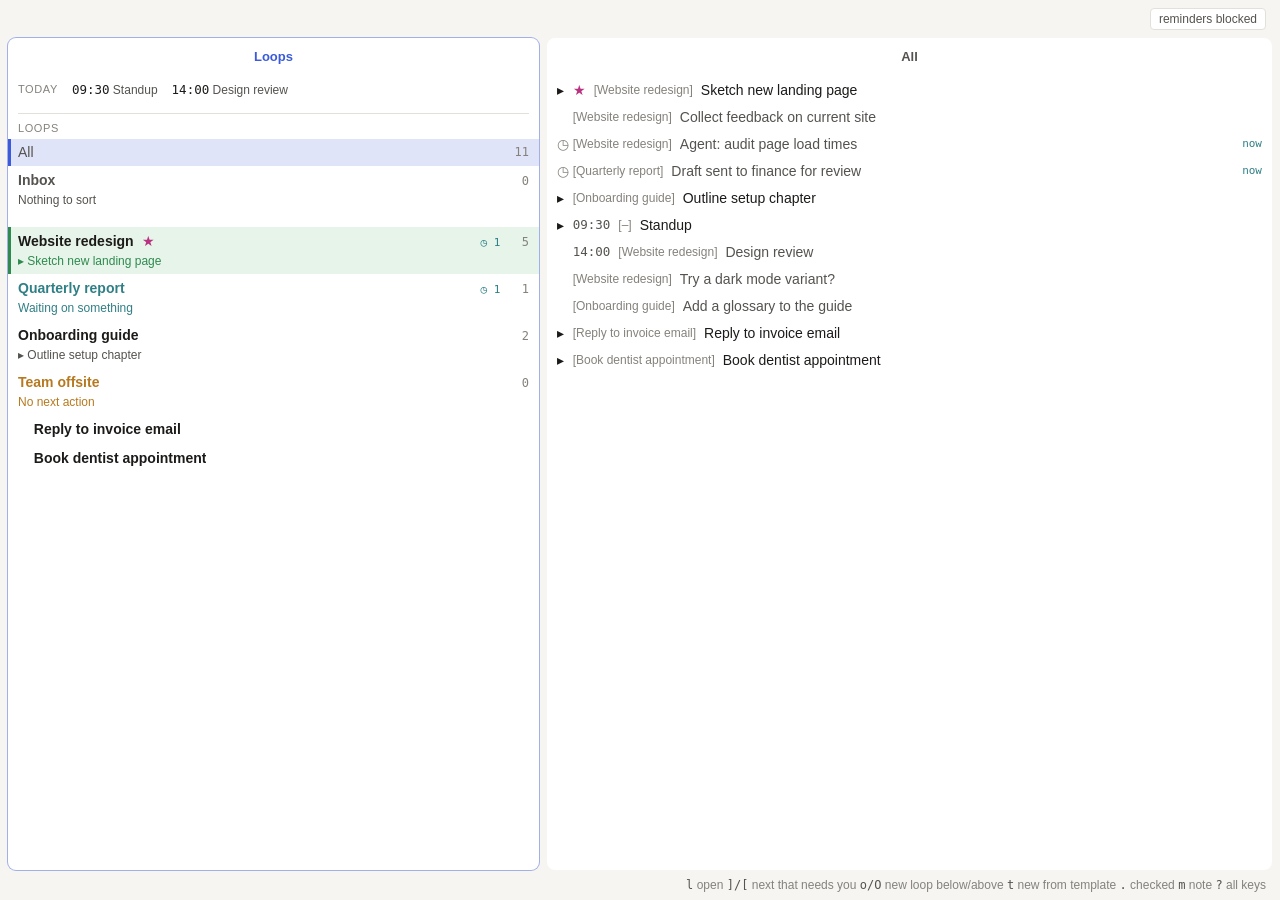
==== commit 66960f5b: "G is the layout: Check rows take the cursor, :check sets the interval View I and the classic three p" ====
--- a/index.html
+++ b/index.html
@@ -14,7 +14,6 @@
   <button class="file-btn" id="notifyBtn"></button>
   <input type="file" id="importFile" accept=".json,application/json" hidden>
 </header>
-<div id="summary" title="Show what needs you today (s)"></div>
 
 <main>
   <section class="pane" id="loopsPane">
@@ -25,14 +24,7 @@
   <section class="pane" id="tasksPane">
     <div class="pane-head"><span id="tasksTitle">Tasks</span></div>
     <ul id="tasks"></ul>
-    <div class="splitter" id="sideSplitter" title="Drag to resize · double-click to reset"></div>
   </section>
-  <div class="side">
-    <section class="pane" id="todayPane">
-      <div class="pane-head"><span>Today</span></div>
-      <ul id="today"></ul>
-    </section>
-  </div>
 </main>
 
 <div id="backdrop" hidden></div>
--- a/style.css
+++ b/style.css
@@ -19,6 +19,8 @@
   --wait: #2f7f86;
   --imp: #b83280;
   --mark: #ffe08a;
+  --start: #2f8a4f;      /* the first thing you can do (views g, i) */
+  --start-bg: #e6f4ea;
 }
 @media (prefers-color-scheme: dark) {
   :root {
@@ -38,6 +40,8 @@
     --wait: #6cc4cc;
     --imp: #f08bc0;
     --mark: #6b5512;
+    --start: #6fcf8f;
+    --start-bg: #15291c;
   }
 }
 
@@ -89,42 +93,12 @@
 main {
   flex: 1;
   display: grid;
-  /* --loops-w and --side-w are set by dragging the edges between the panes (splitter.js) */
-  grid-template-columns: var(--loops-w, minmax(260px, 28%)) 1fr var(--side-w, minmax(240px, 28%));
+  /* --loops-w is set by dragging the edge between the panes (splitter.js) */
+  grid-template-columns: var(--loops-w, minmax(320px, 42%)) 1fr;
   gap: 8px;
   padding: 0 8px;
   min-height: 0;
 }
-
-/* right column: Today, what needs you sorted by urgency (read-only) */
-.side { display: flex; flex-direction: column; gap: 8px; min-height: 0; min-width: 0; }
-.side .pane { flex: 1 1 0; }
-
-/* narrow windows (e.g. half a screen): the right column folds into a line: a yellow
-   strip when something is due now or soon, a quiet line otherwise; s shows the panel */
-#summary {
-  display: none;
-  gap: 14px;
-  flex-wrap: wrap;
-  padding: 0 14px 6px;
-  font-size: 12px;
-  color: var(--text-2);
-  cursor: pointer;
-}
-#summary .wait { color: var(--wait); }
-#summary .time { color: var(--text); }
-#summary .hint { color: var(--text-3); margin-left: auto; }
-#summary.urgent {
-  margin: 0 8px 8px;
-  padding: 5px 10px;
-  gap: 4px 14px;
-  border-radius: 6px;
-  background: var(--stale-bg);
-  border: 1px solid color-mix(in srgb, var(--stale) 50%, transparent);
-  color: var(--stale);
-}
-#summary.urgent .soon, #summary.urgent .soon .time { color: var(--text); }
-#summary.urgent .now .time { color: var(--stale); font-weight: 600; }
 
 .badge {
   background: var(--stale);
@@ -135,24 +109,7 @@
   font-weight: 600;
 }
 @media (max-width: 1100px) {
-  main { grid-template-columns: var(--loops-w, minmax(220px, 38%)) 1fr; }
-  #sideSplitter { display: none; }
-  #summary { display: flex; }
-  .side { display: none; }
-  body.side-open .side {
-    display: flex;
-    position: fixed;
-    top: 64px;
-    right: 8px;
-    bottom: 36px;
-    width: min(380px, calc(100vw - 32px));
-    padding: 8px;
-    background: var(--bg);
-    border: 1px solid var(--border);
-    border-radius: 8px;
-    box-shadow: 0 10px 30px rgba(0, 0, 0, .35);
-    z-index: 5;
-  }
+  main { grid-template-columns: var(--loops-w, minmax(260px, 45%)) 1fr; }
 }
 
 .pane {
@@ -168,7 +125,7 @@
 .pane.focused { box-shadow: 0 0 0 1px color-mix(in srgb, var(--sel) 45%, transparent); }
 .pane.focused .pane-head { color: var(--sel); }
 /* overlays keep a border so they stand off the panes behind them */
-#picker, #todoist, #help, #noteBox, body.side-open .side { border: 1px solid var(--border); }
+#picker, #todoist, #help, #noteBox { border: 1px solid var(--border); }
 /* the editor, picker and help sit on a veil, with a focus-colored outline */
 #backdrop { position: fixed; inset: 0; background: rgba(0, 0, 0, .45); z-index: 9; }
 #picker, #todoist, #help, #noteBox { border-color: color-mix(in srgb, var(--sel) 55%, transparent); }
@@ -294,7 +251,7 @@
 .tag { color: var(--text-3); font-size: 12px; }
 .tag.none { color: var(--text-3); }
 
-/* Today panel: groups by urgency */
+/* group headings: Now and Check on top, Not now in a loop */
 .tier {
   padding: 8px 10px 2px;
   font-size: 11px;
@@ -304,25 +261,12 @@
   justify-content: space-between;
 }
 .tier.now { color: var(--stale); }
-.tier.soon { color: var(--text); }
-.tier.important { color: var(--imp); }
-.tier.later { color: var(--text-3); }
+.tier.check { color: var(--wait); }
 /* not now: kept with the loop, but quiet */
 .tier.not-now { color: var(--text-3); margin-top: 10px; }
 .row.not-now .name, .row.not-now .time { color: var(--text-3); }
-.row.quiet { opacity: .6; }
-.compact { padding: 2px 10px 2px 28px; font-size: 12px; color: var(--text-3); }
-.calm {
-  margin: 10px;
-  padding: 10px;
-  border: 1px dashed var(--border);
-  border-radius: 6px;
-  color: var(--text-2);
-  font-size: 12px;
-}
-.calm b { color: var(--text); font-weight: 600; }
 .when { font-size: 11px; color: var(--text-3); white-space: nowrap; }
-/* Today rows: the loop and how late / when on a second line */
+/* Now rows: the loop and how late on a second line */
 .row.two-line { flex-wrap: wrap; row-gap: 0; }
 .row-below {
   flex-basis: 100%;
@@ -335,9 +279,7 @@
 }
 .row.due .row-below { color: var(--stale); }
 /* time labels inside a line take the line's color and size */
-.row-below .when, #summary .when, #summary .count, .compact .time { color: inherit; font-size: inherit; }
-.row.soon-row .row-below { color: var(--text-2); }
-#today .check.wait { color: var(--wait); }
+.row-below .when { color: inherit; font-size: inherit; }
 
 .time { color: var(--text-2); font-size: 12.5px; font-variant-numeric: tabular-nums; }
 /* past and not done: needs attention, wherever it's shown */
@@ -494,3 +436,20 @@
 mark { background: var(--mark); color: inherit; border-radius: 2px; }
 footer kbd { color: var(--text-2); }
 footer .spacer { flex: 1; }
+
+/* ── the top of the loops pane: Now, today's times, Check (render/top.js) ── */
+.timeline { display: flex; flex-wrap: wrap; gap: 2px 14px; padding: 4px 10px 6px; font-size: 12px; color: var(--text-2); }
+.timeline .label { font-size: 11px; letter-spacing: .6px; text-transform: uppercase; color: var(--text-3); }
+.timeline .time { color: var(--text); }
+#loops .divider { margin: 8px 10px 2px; border-top: 1px solid var(--border); padding-top: 6px; font-size: 11px; letter-spacing: .6px; text-transform: uppercase; color: var(--text-3); }
+.row.top-row { margin: 0 6px; border-radius: 6px; }
+.check-row { cursor: pointer; }
+.check-row .check, .check-row .when { color: var(--wait); }
+.check-row .when { margin-left: auto; font-family: var(--mono); font-size: 12px; }
+
+/* the first thing you can do, going down your loops */
+.row.first { background: var(--start-bg); box-shadow: inset 3px 0 0 var(--start); }
+.row.first .loop-next, .row.first .check { color: var(--start); }
+.pane.focused .row.first.sel { box-shadow: inset 3px 0 0 var(--sel); background: color-mix(in srgb, var(--start) 22%, transparent); }
+.check-row.sel { box-shadow: inset 3px 0 0 var(--border); background: color-mix(in srgb, var(--text) 5%, transparent); }
+.pane.focused .check-row.sel { box-shadow: inset 3px 0 0 var(--sel); background: color-mix(in srgb, var(--sel) 16%, transparent); }
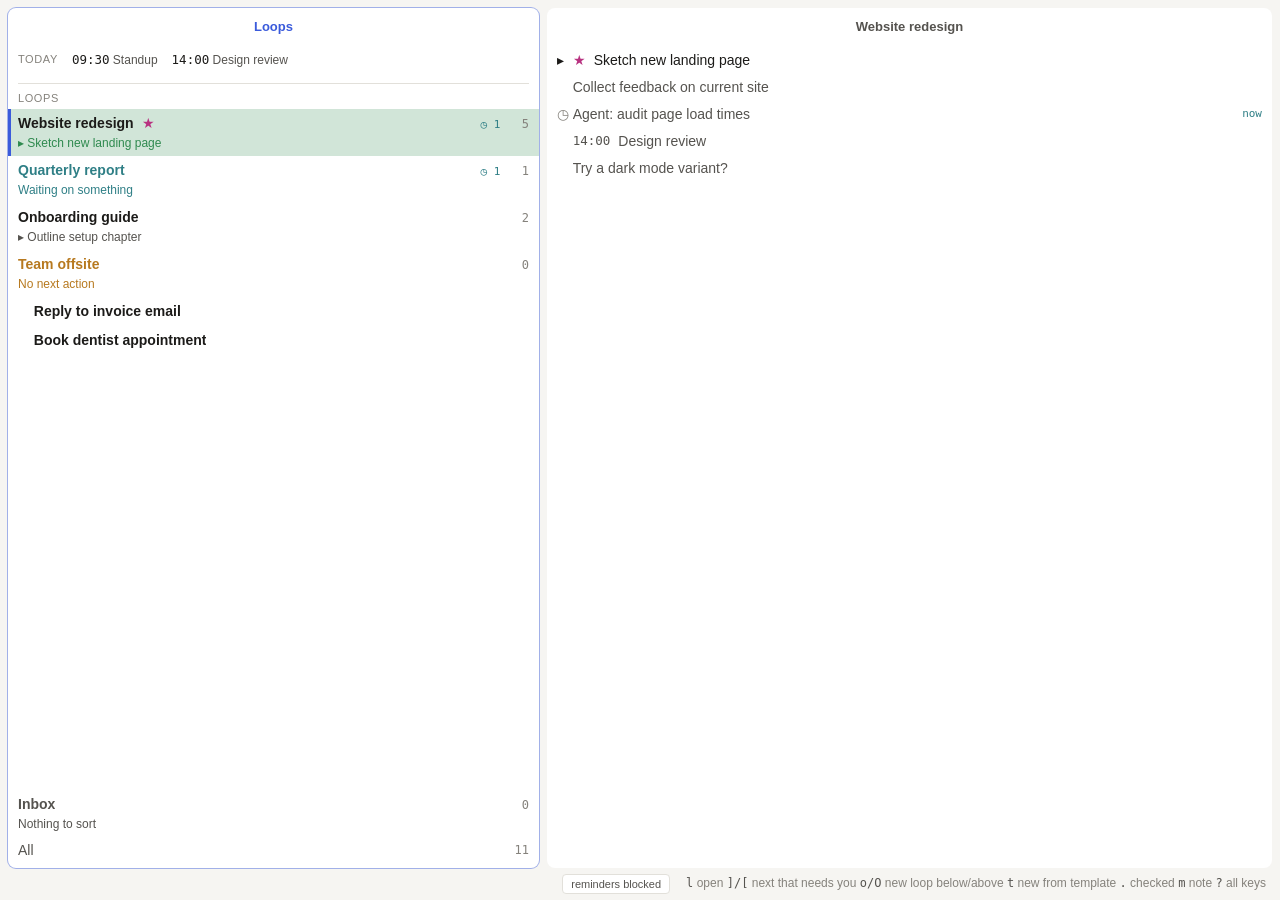
==== commit 0ae9e2c4: "No top bar; the Inbox above All The top bar only held the Now badge, "editing templates" and the rem" ====
--- a/index.html
+++ b/index.html
@@ -8,12 +8,7 @@
 </head>
 <body>
 
-<header>
-  <span id="crumb"></span>
-  <span class="badge" id="nowBadge" title="Things whose time has come" hidden></span>
-  <button class="file-btn" id="notifyBtn"></button>
-  <input type="file" id="importFile" accept=".json,application/json" hidden>
-</header>
+<input type="file" id="importFile" accept=".json,application/json" hidden>
 
 <main>
   <section class="pane" id="loopsPane">
@@ -60,6 +55,7 @@
   <span class="clip" id="clip"></span>
   <span class="flash" id="flash"></span>
   <span class="spacer"></span>
+  <button class="file-btn" id="notifyBtn"></button>
   <span id="hints"></span>
 </footer>
 
--- a/style.css
+++ b/style.css
@@ -66,19 +66,9 @@
   overflow: hidden;
 }
 
-header {
-  display: flex;
-  align-items: center;
-  gap: 8px;
-  padding: 8px 14px;
-  color: var(--text-2);
-  flex-shrink: 0;
-}
-header b { color: var(--text); font-weight: 600; }
-#crumb { flex: 1; min-width: 0; overflow: hidden; text-overflow: ellipsis; white-space: nowrap; }
 .file-btn {
   font: inherit;
-  font-size: 12px;
+  font-size: 11px;
   color: var(--text-2);
   background: var(--pane);
   border: 1px solid var(--border);
@@ -96,18 +86,10 @@
   /* --loops-w is set by dragging the edge between the panes (splitter.js) */
   grid-template-columns: var(--loops-w, minmax(320px, 42%)) 1fr;
   gap: 8px;
-  padding: 0 8px;
+  padding: 8px 8px 0;   /* no top bar: nothing above the panes can appear and push them down */
   min-height: 0;
 }
 
-.badge {
-  background: var(--stale);
-  color: var(--sel-text);
-  border-radius: 3px;
-  padding: 0 6px;
-  font-size: 12px;
-  font-weight: 600;
-}
 @media (max-width: 1100px) {
   main { grid-template-columns: var(--loops-w, minmax(260px, 45%)) 1fr; }
 }
@@ -161,7 +143,10 @@
 
 /* loops */
 .row.virtual .name { color: var(--text-2); }
-.row.gap-after { margin-bottom: 14px; }
+/* All and the Inbox at the bottom of the pane: the loops list is a column, the filler grows */
+#loops { display: flex; flex-direction: column; }
+#loops > li { flex-shrink: 0; }
+#loops .filler { flex: 1 0 14px; }
 
 /* real loops: title + counts, then the first next action */
 .row.loop { flex-direction: column; align-items: stretch; gap: 0; padding: 4px 10px; }
@@ -445,6 +430,8 @@
 .row.top-row { margin: 0 6px; border-radius: 6px; }
 .check-row { cursor: pointer; }
 .check-row .check, .check-row .when { color: var(--wait); }
+/* a wait due for a look, in the middle pane */
+.row.check-due .when { color: var(--wait); font-weight: 600; }
 .check-row .when { margin-left: auto; font-family: var(--mono); font-size: 12px; }
 
 /* the first thing you can do, going down your loops */
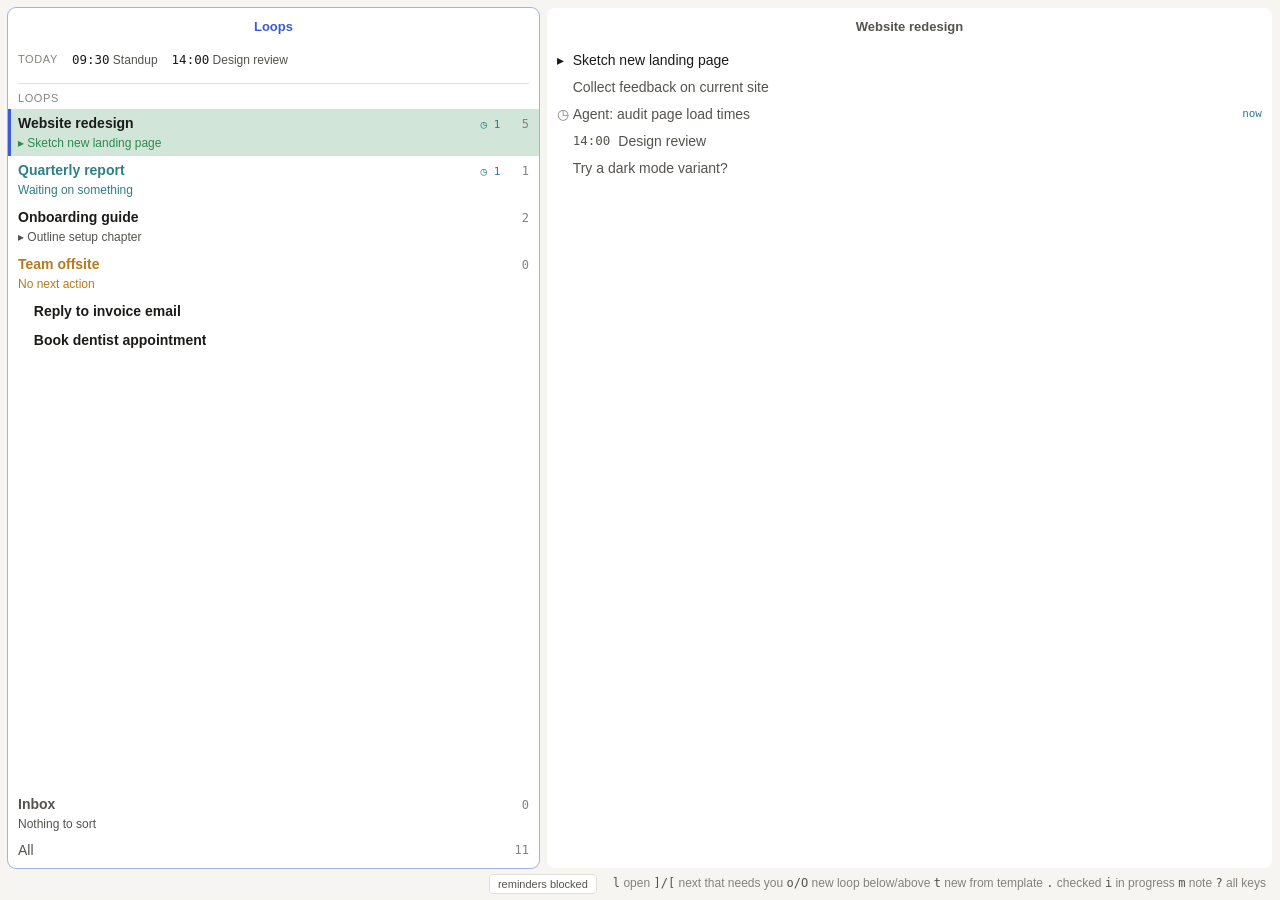
==== commit 503ba087: "ctrl+. sets when to look next; waits leave the times on top ctrl+. checks a wait like . and asks whe" ====
--- a/index.html
+++ b/index.html
@@ -51,6 +51,7 @@
   <span id="searchBox" hidden>/<input id="searchInput" autocomplete="off" spellcheck="false"></span>
   <span id="cmdBox" hidden>:<input id="cmdInput" autocomplete="off" spellcheck="false"></span>
   <span id="captureBox" hidden>Inbox: <input id="captureInput" autocomplete="off" spellcheck="false"></span>
+  <span id="nextCheckBox" hidden>next look: <input id="nextCheckInput" autocomplete="off" spellcheck="false" placeholder="1h, 20m, 14:30"></span>
   <span id="searchInfo"></span>
   <span class="clip" id="clip"></span>
   <span class="flash" id="flash"></span>
--- a/style.css
+++ b/style.css
@@ -52,7 +52,7 @@
   --mono: ui-monospace, 'SF Mono', Menlo, Consolas, monospace;
 }
 .time, .count, .counts, .wait-age, .when, kbd, .badge,
-footer .mode, #searchBox, #cmdBox, #captureBox, #searchInfo {
+footer .mode, #searchBox, #cmdBox, #captureBox, #nextCheckBox, #searchInfo {
   font-family: var(--mono);
 }
 
@@ -125,7 +125,13 @@
 }
 /* overlays with a title and a status keep them apart */
 #noteBox .pane-head, #help .pane-head, #todoist .pane-head { justify-content: space-between; }
-.star { color: var(--imp); }
+/* in progress: the magenta that important had */
+.row.doing { background: color-mix(in srgb, var(--imp) 12%, transparent); box-shadow: inset 3px 0 0 var(--imp); }
+.row.doing .check, .row.doing .when { color: var(--imp); }
+.pane.focused .row.doing.sel { box-shadow: inset 3px 0 0 var(--sel); background: color-mix(in srgb, var(--imp) 22%, transparent); }
+.tier.doing { color: var(--imp); }
+/* focus (f): the rest goes quiet */
+.row.quiet { opacity: .4; }
 
 ul { list-style: none; overflow-y: auto; flex: 1; padding: 4px 0; }
 
@@ -309,8 +315,8 @@
   font-weight: 600;
 }
 footer .clip { color: var(--cut); }
-#searchBox, #cmdBox, #captureBox { color: var(--text); }
-#searchBox input, #cmdBox input, #captureBox input {
+#searchBox, #cmdBox, #captureBox, #nextCheckBox { color: var(--text); }
+#searchBox input, #cmdBox input, #captureBox input, #nextCheckBox input {
   width: 28ch;
   font: inherit;
   color: var(--text);
